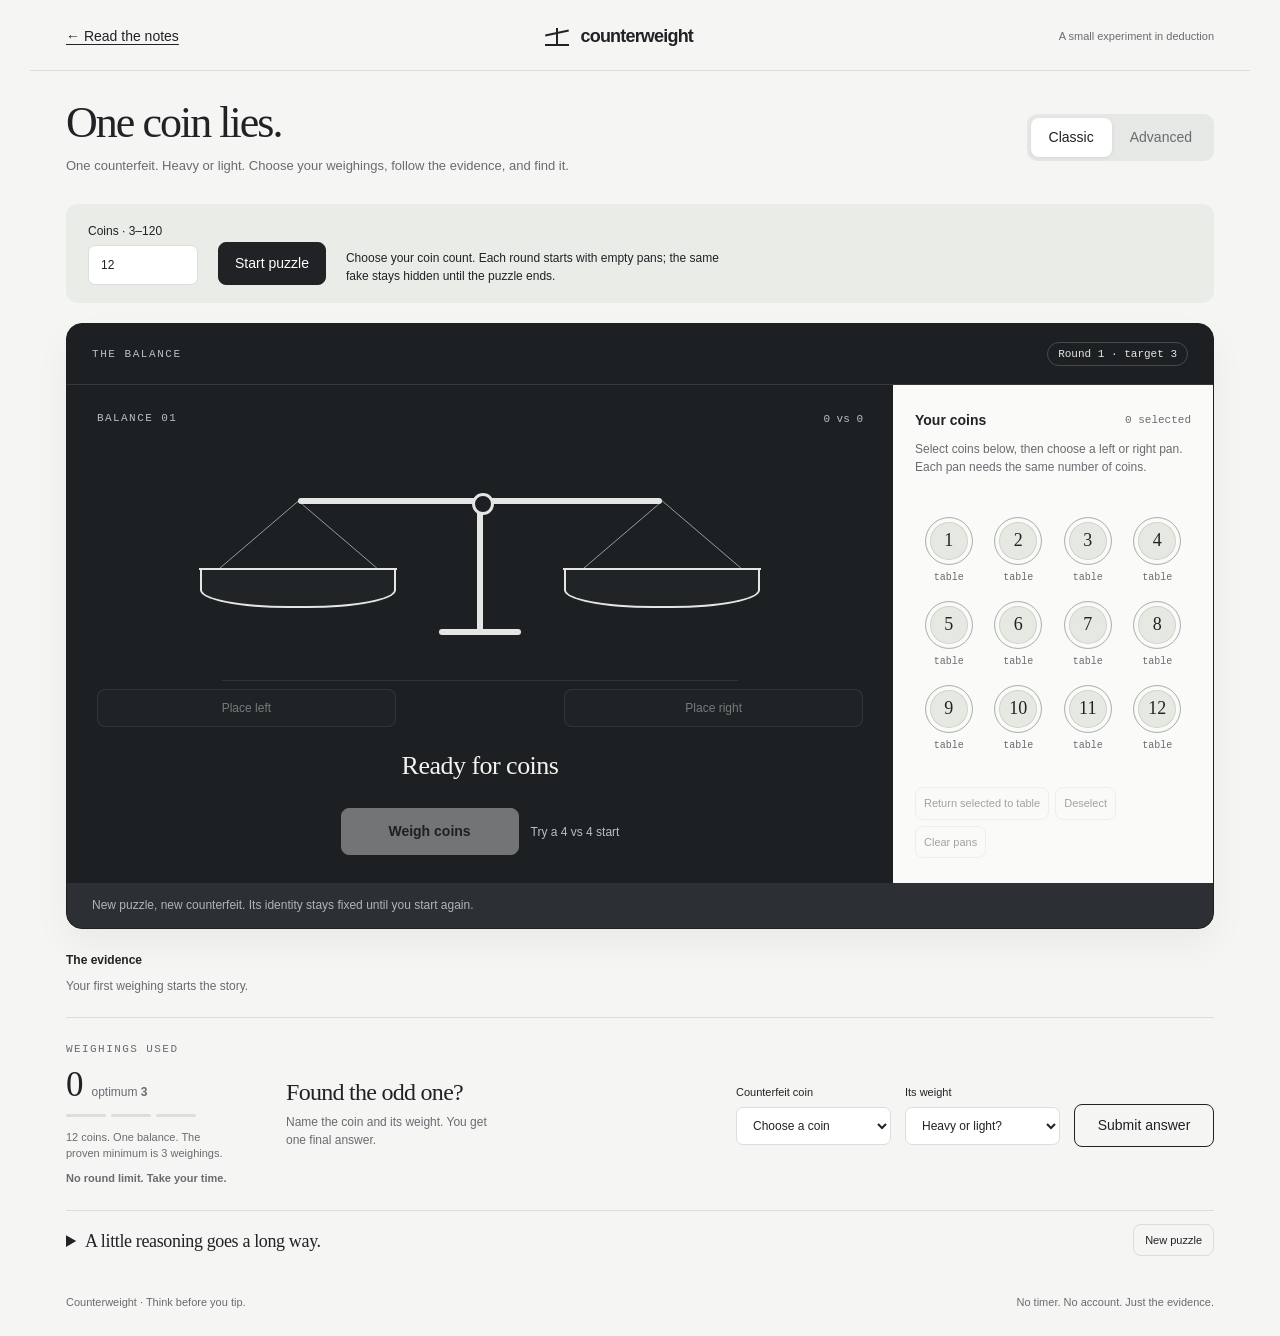
==== game/index.html @ c6fff1c3 "Move the coin puzzle to a dedicated game page" ====
<!doctype html>
<html lang="en">
<head>
<meta charset="utf-8"><meta name="viewport" content="width=device-width,initial-scale=1">
<meta name="description" content="One counterfeit coin. A balance. As many weighings as you need. Play the classic weighing puzzle or experiment with simultaneous balances.">
<meta name="theme-color" content="#f7f7f5"><title>Counterweight — The counterfeit coin puzzle</title>
<style>
:root{--paper:#f5f5f3;--white:#fff;--ink:#202225;--muted:#686c70;--line:#dcdedc;--soft:#eaece8;--stage:#1d2023;--silver:#e4e6e4;--radius:16px}
*{box-sizing:border-box}body{margin:0;background:var(--paper);color:var(--ink);font:14px/1.5 Arial,Helvetica,sans-serif}button,input,select{font:inherit;color:inherit}button{cursor:pointer;border:1px solid var(--line);border-radius:8px;background:white;padding:10px 16px;transition:background .16s,transform .16s}button:hover:not(:disabled){background:var(--soft);border-color:#9b9d95}button:active:not(:disabled){transform:translateY(1px)}button:disabled{cursor:default;opacity:.4}button:focus-visible,input:focus-visible,select:focus-visible,summary:focus-visible,a:focus-visible{outline:3px solid #8d969e;outline-offset:4px}[hidden]{display:none!important}.primary{background:var(--ink);color:white;border-color:var(--ink)}.primary:hover:not(:disabled){background:#42464b}.quiet{background:transparent}.small{font-size:12px;padding:8px 10px}.eyebrow{font:11px/1.4 'Courier New',monospace;letter-spacing:.13em;text-transform:uppercase;color:var(--muted)}.muted{color:var(--muted)}header,main,footer{max-width:1220px;margin:auto;padding-left:36px;padding-right:36px}header{display:flex;align-items:center;justify-content:space-between;padding-top:23px;padding-bottom:20px;border-bottom:1px solid var(--line)}.wordmark{font-size:18px;font-weight:700;letter-spacing:-.045em;display:flex;align-items:center;gap:12px}.mark{width:24px;height:18px;border-bottom:2px solid;position:relative}.mark:before{content:'';position:absolute;width:24px;top:4px;border-top:2px solid;transform:rotate(-12deg)}.mark:after{content:'';position:absolute;height:18px;left:11px;border-left:2px solid}.header-note{font-size:11px;color:var(--muted)}.intro{display:flex;justify-content:space-between;align-items:center;gap:24px;padding:28px 0}.intro .eyebrow{display:none}h1{font:normal clamp(32px,4vw,44px)/1.1 Georgia,'Times New Roman',serif;letter-spacing:-.045em;margin:0 0 9px}.intro p{max-width:590px;margin:0;color:var(--muted);font-size:13px}.mode{display:flex;padding:4px;background:#e6e8e5;border-radius:10px;flex-shrink:0}.mode button{background:transparent;border:0;color:var(--muted);padding:9px 18px}.mode button[aria-pressed=true]{background:white;color:var(--ink);box-shadow:0 1px 4px #00000012}.settings{display:flex;gap:20px;align-items:end;flex-wrap:wrap;padding:18px 22px;background:var(--soft);border-radius:12px;margin-bottom:20px}.settings label{display:grid;gap:5px;font-size:12px}.settings input{width:110px}.settings p{margin:0;max-width:380px;font-size:12px}input,select{background:white;border:1px solid var(--line);border-radius:7px;padding:10px 12px;min-width:0}.game{display:flex;flex-direction:column;gap:0}.workspace{background:var(--stage);border:1px solid var(--stage);border-radius:var(--radius);overflow:hidden;display:grid;grid-template-columns:minmax(0,1fr) 320px;box-shadow:0 16px 36px #171a1d0c}.workspace-top{grid-column:1/-1;padding:18px 25px;display:flex;align-items:center;justify-content:space-between;border-bottom:1px solid #ffffff1c;gap:12px;color:var(--silver)}.workspace-top h2{font:11px 'Courier New',monospace;letter-spacing:.14em;text-transform:uppercase;margin:0;color:#b9bec2}.pill{border:1px solid #ffffff30;border-radius:30px;padding:5px 10px;font:11px 'Courier New',monospace;white-space:nowrap}.scales{grid-column:1;grid-row:2;padding:26px 30px 4px;display:grid;gap:28px;color:var(--silver);min-height:340px}.scales.multiple{grid-template-columns:repeat(2,minmax(0,1fr))}.scale{min-width:0}.scale-title{display:flex;align-items:center;justify-content:space-between;font:11px 'Courier New',monospace;color:#b9bec2}.scale-title .eyebrow{color:#b9bec2}.apparatus{position:relative;height:255px;margin:8px auto 0;max-width:560px}.apparatus:after{content:'';position:absolute;height:1px;background:#ffffff16;left:4%;right:4%;bottom:8px}.beam{position:absolute;left:17.5%;right:17.5%;height:6px;background:var(--silver);top:64px;border-radius:3px;transform:rotate(var(--tilt,0deg));transition:transform .4s ease;z-index:2;box-shadow:0 2px 0 #00000022}.beam:after{content:'';position:absolute;left:calc(50% - 8px);top:-5px;width:16px;height:16px;border-radius:50%;background:var(--stage);border:3px solid var(--silver)}.stand{position:absolute;left:calc(50% - 3px);top:65px;height:136px;width:6px;background:var(--silver)}.stand:after{content:'';position:absolute;bottom:0;left:-38px;width:82px;height:6px;border-radius:4px;background:var(--silver)}.pan{position:absolute;top:67px;width:35%;transition:transform .4s ease;transform:translate(var(--slide,0px),var(--shift,0px))}.pan.left{left:0}.pan.right{right:0}.ropes{display:block;height:67px;width:80%;margin:auto;overflow:visible}.ropes path{stroke:#939b9f}.tray{min-height:40px;border:2px solid var(--silver);border-top:0;border-radius:0 0 45% 45%;padding:0 4px 10px;text-align:center;position:relative;background:#ffffff05}.tray:before{content:'';position:absolute;top:0;left:-3px;right:-3px;border-top:2px solid var(--silver)}.tray-coins{position:absolute;bottom:100%;left:0;right:0;display:block;overflow-x:auto;overflow-y:hidden;padding:3px 2px 5px;scrollbar-width:thin;scrollbar-color:#a4aca6 transparent}.pan-coin-row{display:flex;width:max-content;gap:4px;margin:0 auto;padding:0 2px}.mini{flex:0 0 25px}.mini{border:1px solid #f4f5f0;background:#d6dbd7;color:#262b2d;border-radius:50%;width:25px;height:25px;font:11px/23px 'Courier New',monospace;animation:arrive .25s ease-out}.pan-actions{display:flex;justify-content:space-between;gap:10px;margin-top:0}.pan-actions button{width:39%;font-size:12px;padding:9px 3px;background:#ffffff09;border-color:#ffffff30;color:var(--silver)}.pan-actions button:hover:not(:disabled){background:#ffffff20;border-color:#ffffff80}.pan-actions button:disabled{opacity:.45}.outcome{text-align:center;font:26px/1.2 Georgia,serif;letter-spacing:-.02em;min-height:32px;margin:23px 0 0;color:#f3f4f0}.round-actions{grid-column:1;grid-row:3;display:flex;gap:12px;justify-content:center;align-items:center;padding:22px 25px 28px;flex-wrap:wrap}.round-actions .primary{background:#f2f3ef;color:#1d2023;border-color:#f2f3ef;font-weight:600;padding:12px 28px;min-width:178px}.round-actions .primary:hover:not(:disabled){background:white}.round-actions .quiet{color:#b9bec2;border:0;padding:8px 0}.round-actions .quiet:hover:not(:disabled){background:transparent;color:white}.coin-section{grid-column:2;grid-row:2/4;padding:25px 22px;background:#fafbf8;display:flex;flex-direction:column}.coin-heading{display:flex;justify-content:space-between;align-items:center;gap:10px}.coin-heading h3{font-size:14px;margin:0}.coin-heading span{font:11px 'Courier New',monospace;color:var(--muted)}.instruction{font-size:12px;color:var(--muted);margin:9px 0 18px;min-height:54px}.coins{display:grid;grid-template-columns:repeat(4,minmax(0,1fr));gap:18px 10px;max-height:340px;overflow:auto;padding:5px 4px;align-content:start}.coin{padding:0;border:0;background:transparent!important;display:flex;align-items:center;flex-direction:column;gap:7px;border-radius:6px;min-width:0}.coin-disc{width:48px;height:48px;border:1px solid #aeb4ae;box-shadow:inset 0 0 0 4px #fafbf8,inset 0 0 0 5px #cdd2cb;background:#e6e9e2;border-radius:50%;display:grid;place-items:center;font:18px Georgia,serif;transition:background .15s,color .15s,transform .15s}.coin:hover:not(:disabled) .coin-disc{transform:translateY(-3px)}.coin[aria-pressed=true] .coin-disc{background:var(--ink);color:white;box-shadow:inset 0 0 0 4px var(--ink),inset 0 0 0 5px #888b80;border-color:var(--ink)}.coin:disabled{opacity:1}.coin-location{font:10px 'Courier New',monospace;color:var(--muted);white-space:nowrap}.coin-tools{display:flex;gap:6px;flex-wrap:wrap;margin-top:auto;padding-top:24px}.coin-tools button{font-size:11px;padding:7px 8px}.sidebar{order:2;display:grid;grid-template-columns:190px 1fr;gap:30px;position:relative;border-top:1px solid var(--line);padding:24px 0}.progress{padding:0}.stats{display:flex;align-items:baseline;gap:8px;margin:9px 0}.stats strong{font:35px/1 Georgia,serif}.stats span{color:var(--muted);font-size:12px}.ticks{display:flex;gap:5px;margin:12px 0;max-width:130px}.tick{height:3px;flex:1;background:var(--line);border-radius:2px}.tick.used{background:var(--ink)}.progress p{font-size:11px;color:var(--muted);margin:0;max-width:170px}.verdict{padding:0;display:grid;grid-template-columns:minmax(150px,1fr) 155px 155px 140px;gap:14px;align-items:center}.verdict h2{font:24px Georgia,serif;margin:0 0 7px;letter-spacing:-.03em}.verdict p{font-size:12px;color:var(--muted);margin:0;max-width:210px}.verdict label{display:block;font-size:11px;margin:0 0 6px}.verdict select{width:100%;font-size:12px}.verdict button{margin-top:22px;background:transparent;color:var(--ink)}#restart{position:absolute;bottom:-46px;right:0;padding:7px 11px;font-size:11px}.message{grid-column:1/-1;grid-row:4;padding:13px 25px;font-size:12px;background:#2c3034;color:#e1e5e1;min-height:45px;line-height:1.6}.message:empty:before{content:'New puzzle, new counterfeit. Its identity stays fixed until you start again.';color:#aeb5b9}.history{margin:22px 0}.history h2{font-size:12px;font-weight:600;margin:0 0 8px}.history-empty{font-size:12px;color:var(--muted);margin:0}.history-item{border-top:1px solid var(--line);padding:10px 0;font-size:12px}.history-item summary{cursor:pointer;display:list-item;font-size:12px}.history-item p{color:var(--muted);margin:8px 0;overflow-wrap:anywhere}.learn{border-top:1px solid var(--line);padding:20px 0;margin-top:0}.learn>summary{font:18px Georgia,serif;cursor:pointer;letter-spacing:-.02em;max-width:75%}.explanation{display:grid;grid-template-columns:1fr 1fr;gap:30px;margin:24px 0 12px;font-size:14px;color:var(--muted)}.explanation h3{font-size:14px;color:var(--ink)}.explanation p{margin:8px 0 16px}.formula{font:14px 'Courier New',monospace;color:var(--ink)}a{color:inherit;text-underline-offset:3px}footer{padding-top:22px;padding-bottom:25px;display:flex;justify-content:space-between;font-size:11px;color:var(--muted);gap:16px}dialog{border:1px solid var(--line);border-radius:12px;padding:28px;max-width:420px;background:var(--paper)}dialog::backdrop{background:#20212088}dialog h2{font:28px Georgia,serif;margin-top:0}dialog .actions{display:flex;justify-content:end;gap:8px}
.scales.multiple .apparatus{height:240px}.scales.multiple .beam{top:56px}.scales.multiple .pan{top:59px}.scales.multiple .stand{top:57px;height:128px}.scales.multiple .outcome{font-size:21px}.workspace:has(.multiple){grid-template-columns:minmax(0,1fr) 280px}.workspace:has(.multiple) .coins{gap:15px 6px}.workspace:has(.multiple) .coin-disc{width:44px;height:44px}
@keyframes arrive{from{opacity:0;transform:translateY(-14px)}to{opacity:1;transform:translateY(0)}}
@media(max-width:1100px){.verdict{grid-template-columns:1fr 1fr 140px}.verdict-intro{grid-column:1/-1}.verdict p{max-width:none}.sidebar{gap:24px}.workspace:has(.multiple){grid-template-columns:minmax(0,1fr) 280px}.scales.multiple{grid-template-columns:1fr}.scales.multiple .apparatus{max-width:440px}.workspace:has(.multiple) .coin-section{position:relative}.workspace:has(.multiple) .coins{max-height:500px}.intro p{max-width:480px}}
@media(max-width:760px){header,main,footer{padding-left:18px;padding-right:18px}.header-note{font-size:10px}.intro{gap:18px;padding:22px 0;align-items:start}.intro p{max-width:340px;font-size:12px}.mode button{padding:8px 12px}.workspace,.workspace:has(.multiple){grid-template-columns:1fr}.workspace-top{padding:15px 18px}.scales{padding:22px 22px 0;min-height:0}.coin-section{grid-column:1;grid-row:4;padding:20px 22px}.message{grid-row:5;padding:12px 20px}.round-actions{padding:18px 22px 23px}.coins,.workspace:has(.multiple) .coins{grid-template-columns:repeat(6,minmax(0,1fr));gap:12px 8px;max-height:260px}.coin-disc,.workspace:has(.multiple) .coin-disc{width:44px;height:44px}.instruction{min-height:0;margin-bottom:16px}.coin-tools{padding-top:16px}.sidebar{grid-template-columns:140px 1fr;gap:20px}.verdict{grid-template-columns:1fr 1fr;gap:12px}.verdict button{grid-column:1/-1;margin:0}.progress p{max-width:130px}.apparatus{height:250px;max-width:500px}.outcome{margin-top:19px}.settings{gap:12px}.settings input{width:100px}}
@media(max-width:480px){header{padding-top:18px;padding-bottom:17px}.header-note{max-width:125px;text-align:right}.intro{flex-wrap:wrap;gap:16px}.intro p{max-width:none}.mode{width:100%;padding:3px}.mode button{flex:1;padding:7px 12px}.workspace-top{padding:14px}.workspace-top h2{font-size:10px;letter-spacing:.07em}.pill{font-size:10px;padding:4px 7px}.scales{padding:18px 16px 0}.apparatus{height:233px;margin-top:6px}.outcome{font-size:25px;margin-top:18px}.coin-section{padding:18px 14px}.coins,.workspace:has(.multiple) .coins{gap:14px 4px}.coin-disc,.workspace:has(.multiple) .coin-disc{width:39px;height:39px;font-size:16px}.coin-location{font-size:9px}.round-actions{gap:10px;padding-bottom:22px}.round-actions .primary{padding:11px 20px}.sidebar{grid-template-columns:1fr}.progress{display:grid;grid-template-columns:1fr 1fr;column-gap:16px}.progress .eyebrow{grid-column:1}.stats{grid-row:1/3;grid-column:2;justify-content:end;margin:0}.ticks{margin:8px 0}.progress p{max-width:none;grid-column:1/-1}.verdict{border-top:1px solid var(--line);padding-top:20px}.verdict-intro{margin-bottom:4px}.verdict h2{font-size:24px}.explanation{grid-template-columns:1fr;gap:0}.learn>summary{font-size:17px;max-width:65%}footer{flex-direction:column;gap:6px}.settings p{font-size:11px}.pan-actions button{width:43%}}
@media(max-width:480px){.mini{width:20px;height:20px;flex-basis:20px;font:9px/18px monospace}.pan-coin-row{gap:3px}}
@media(max-width:360px){.mini{width:18px;height:18px;flex-basis:18px;font:9px/16px monospace}.pan-coin-row{gap:2px}}
@media(prefers-reduced-motion:reduce){*,*:before,*:after{animation:none!important;transition:none!important}}
/* Amber marks extra exploration; text carries the same information without color. */
.progress.over-optimum .stats strong,.progress.over-optimum #benchmark-status{color:#8a510e}
.progress.over-optimum .tick.used{background:#8a510e}
.pill.over-optimum{color:#f0c27b;border-color:#b68a4b;background:#ffffff06}
.progress #benchmark-status{margin-top:8px;font-weight:600}
@media(max-width:480px){.progress #benchmark-status{grid-column:1/-1}}

#result-dialog{width:min(440px,calc(100% - 36px));max-width:440px;max-height:calc(100dvh - 36px);overflow:auto;padding:38px 32px 28px;text-align:center;border:1px solid #d8dcd7;border-radius:18px;box-shadow:0 28px 100px #00000038}
#result-dialog[open]{animation:result-arrive .28s ease-out}
#result-dialog::backdrop{background:#11182099;backdrop-filter:blur(3px)}
.result-coin{width:82px;height:82px;margin:0 auto 23px;display:grid;place-items:center;border-radius:50%;border:1px solid #abb2aa;background:#e6e9e2;box-shadow:inset 0 0 0 6px #f5f5f3,inset 0 0 0 7px #bfc6bd;font:36px Georgia,serif;color:var(--ink)}
#result-dialog .eyebrow{margin:0 0 10px}#result-dialog h2{font:42px/1.08 Georgia,serif;letter-spacing:-.045em;margin:0 0 14px}#result-answer{font-size:17px;margin:0 0 8px}#result-detail{font-size:13px;color:var(--muted);margin:0;line-height:1.6}
.result-stats{display:grid;grid-template-columns:1fr 1fr;margin:25px 0 22px;padding:18px 0;border-top:1px solid var(--line);border-bottom:1px solid var(--line)}.result-stats>div+div{border-left:1px solid var(--line)}.result-stats strong{display:block;font:29px Georgia,serif;margin-bottom:4px}.result-stats span{font-size:11px;color:var(--muted)}#result-rounds.over-optimum{color:#8a510e}
#result-dialog .actions{display:grid;grid-template-columns:1fr;gap:9px}#result-dialog .actions button{padding:12px 16px}#result-dialog .actions .quiet{border-color:transparent;font-size:12px}.result-reopen{margin-left:12px;color:var(--silver);border-color:#ffffff40;font-size:12px;padding:5px 10px;background:transparent}
@keyframes result-arrive{from{opacity:0;transform:translateY(10px) scale(.98)}to{opacity:1;transform:translateY(0) scale(1)}}
@media(max-width:480px){#result-dialog{padding:30px 24px 22px}#result-dialog h2{font-size:37px}.result-reopen{display:block;margin:10px 0 0}}
</style>
</head>
<body>
<header><a href="../" aria-label="Back to the article">← Read the notes</a><div class="wordmark"><span class="mark" aria-hidden="true"></span>counterweight</div><span class="header-note">A small experiment in deduction</span></header>
<main>
<section class="intro"><div><div class="eyebrow">The counterfeit coin problem</div><h1>One coin lies.</h1><p>One counterfeit. Heavy or light. Choose your weighings, follow the evidence, and find it.</p></div><nav class="mode" aria-label="Game mode"><button id="classic" aria-pressed="true">Classic</button><button id="advanced" aria-pressed="false">Advanced</button></nav></section>
<form id="settings" class="settings"><label>Coins · 3–120<input id="coin-count" type="number" min="3" max="120" step="1" value="12" required></label><label>Balances · 1–6<input id="balance-count" type="number" min="1" max="6" step="1" value="2" required></label><button class="primary" type="submit">Start puzzle</button><p>Place each coin on one pan at most. All balances reveal together; you can adapt between rounds.</p></form>
<div class="game"><div><section class="workspace" aria-label="Weighing table"><div class="workspace-top"><h2 id="table-title">The balance</h2><span class="pill" id="phase">Arrange round 1</span></div><div id="message" class="message" tabindex="-1" role="status" aria-live="polite"></div><div id="scales" class="scales"></div><div class="round-actions"><button id="weigh" class="primary">Weigh coins</button><button id="next" class="primary" hidden>Next round · clear pans</button><button id="example" class="quiet small">Try a 4 vs 4 start</button></div><div class="coin-section"><div class="coin-heading"><h3>Your coins</h3><span id="selection-count">0 selected</span></div><p class="instruction" id="placement-help">Select coins below, then choose a left or right pan. Select again to deselect.</p><div id="coins" class="coins" role="group" aria-label="Select coins to move"></div><div class="coin-tools"><button id="off" class="small quiet">Return selected to table</button><button id="deselect" class="small quiet">Deselect</button><button id="clear" class="small quiet">Clear pans</button></div></div></section><section class="history"><h2>The evidence <span class="muted" id="evidence-count"></span></h2><div id="history"><p class="history-empty">Your first weighing starts the story.</p></div></section></div>
<aside class="sidebar"><section class="progress"><div class="eyebrow" id="progress-label">Weighings used</div><div class="stats"><strong id="used">0</strong><span>optimum <b id="target">3</b></span></div><div class="ticks" id="ticks" aria-hidden="true"></div><p id="target-note">12 coins. One balance. The proven minimum is 3 weighings.</p><p id="benchmark-status">No round limit. Take your time.</p></section><form class="verdict" id="verdict"><div class="verdict-intro"><h2>Found the odd one?</h2><p>Name the coin and its weight. You get one final answer.</p></div><div class="verdict-field"><label for="answer-coin">Counterfeit coin</label><select id="answer-coin" required><option value="">Choose a coin</option></select></div><div class="verdict-field"><label for="answer-direction">Its weight</label><select id="answer-direction" required><option value="">Heavy or light?</option><option value="1">Heavier</option><option value="-1">Lighter</option></select></div><button class="primary" type="submit" id="submit-answer">Submit answer</button></form><button id="restart" class="quiet">New puzzle</button></aside></div>
<details class="learn"><summary>A little reasoning goes a long way.</summary><div class="explanation"><div><h3>Track possibilities, not just coins.</h3><p>“Coin 7 is heavy” and “coin 7 is light” are two different possibilities. Twelve coins start with 24 possible answers. Each weighing sorts the answers into three groups: left heavy, right heavy, or balanced.</p><p>A useful weighing leaves you with a manageable group whichever result you get. Four coins against four is a good first move for twelve coins: each outcome leaves eight possible answers.</p><h3>The table has rules.</h3><p>Exactly one coin is counterfeit. All genuine coins weigh the same. Each balance needs the same number of coins on both pans. An empty balance is allowed, but at least one must be in use. Every new round returns all coins to the table. The counterfeit stays the same within a puzzle. Starting a new puzzle randomly chooses its identity and direction again.</p><p>Weigh as many times as you like. The theoretical optimum is a benchmark, not a round limit. After you exceed it, the counters turn amber and show how many extra rounds you have used. You still win by correctly naming the coin and its direction. You get one final answer.</p></div><div><h3>More balances, one commitment.</h3><p>Two balances do not give nine usable outcomes. Only one coin is fake, so only one balance can tilt. There are five outcomes: either balance tilts in either direction, or both balance. In general, <span class="formula">b</span> balances give at most <span class="formula">2b + 1</span> outcomes per round.</p><p>All pans are committed before any result appears. Sequential weighings let you react after each result; simultaneous balances let you react only after the whole round.</p><h3>What does “minimum” mean?</h3><p>It is the fewest rounds a strategy needs to guarantee success, for any fake coin and either direction. A lucky guess can finish sooner.</p><p>With no spare genuine coin, the capacity in <span class="formula">w</span> rounds on <span class="formula">b</span> balances is <span class="formula">((2b + 1)<sup>w</sup> − 1)/2 − b</span>. We choose the smallest round count that covers your coins. This gives 12 coins in three weighings, or 10 coins in two rounds on two balances.</p><p>Thirteen coins need four weighings if you must also identify heavy or light. The extra possibility matters.</p><p>Source: Halbeisen &amp; Hungerbühler, <a href="../paper/The_general_counterfeit_coin_problem.pdf">The general counterfeit coin problem</a> (1995), Theorems 1–2. Playable range: 3–120 coins and 1–6 balances.</p></div></div></details>
</main><footer><span>Counterweight · Think before you tip.</span><span>No timer. No account. Just the evidence.</span></footer>
<dialog id="reset-dialog"><h2>Start fresh?</h2><p>This will replace your current puzzle and its weighing history.</p><div class="actions"><button id="cancel-reset">Keep playing</button><button id="confirm-reset" class="primary">Start fresh</button></div></dialog>
<dialog id="result-dialog" aria-labelledby="result-title" aria-describedby="result-answer result-detail">
<div class="result-coin" id="result-coin" aria-hidden="true"></div>
<p class="eyebrow" id="result-label">Puzzle complete</p>
<h2 id="result-title">You found it.</h2>
<p id="result-answer"></p><p id="result-detail"></p>
<div class="result-stats"><div><strong id="result-rounds">0</strong><span>Rounds used</span></div><div><strong id="result-optimum">3</strong><span>Theoretical optimum</span></div></div>
<div class="actions"><button id="result-play" class="primary" autofocus>Play again</button><button id="result-review" class="quiet">Review the evidence</button></div>
</dialog>
<script>
'use strict';
const $=id=>document.getElementById(id);
const capacity=(w,b)=>((2*b+1)**w-1)/2-b;
function minimum(c,b){let w=1;while(capacity(w,b)<c)w++;return w;}
// One signed location per coin: 0 = table, negative = left, positive = right.
// The counterfeit only affects its own balance. Equal coin counts are enforced.
function outcome(locations,coin,direction,b){const result=Array(b).fill(0),place=locations[coin];if(place)result[Math.abs(place)-1]=Math.sign(place)*direction;return result;}
function validLayout(locations,b){let active=false;for(let s=1;s<=b;s++){const l=locations.filter(x=>x===-s).length,r=locations.filter(x=>x===s).length;if(l!==r)return false;if(l)active=true;}return active;}
const resultText=x=>x===0?'Balanced':x<0?'Left is heavier':'Right is heavier';
let state,selected=new Set(),pendingReset=null;
let revealAnimations=[];
function cancelReveal(){revealAnimations.forEach(a=>a.cancel());revealAnimations=[];}
function randomInt(n){const a=new Uint32Array(1);let v;const limit=Math.floor(4294967296/n)*n;do{crypto.getRandomValues(a);v=a[0];}while(v>=limit);return v%n;}
function start(c=12,b=1,mode='classic'){
 cancelReveal();if($('result-dialog').open)$('result-dialog').close();
 state={c,b,mode,fake:randomInt(c),direction:randomInt(2)?1:-1,optimum:minimum(c,b),locations:Array(c).fill(0),history:[],phase:'arrange',hypotheses:Array.from({length:c},(_,coin)=>[{coin,direction:1},{coin,direction:-1}]).flat()};selected.clear();
 $('classic').setAttribute('aria-pressed',mode==='classic');$('advanced').setAttribute('aria-pressed',mode==='advanced');$('settings').hidden=false;$('balance-count').closest('label').hidden=mode!=='advanced';$('settings').querySelector('p').textContent=mode==='classic'?'Choose your coin count. Each round starts with empty pans; the same fake stays hidden until the puzzle ends.':'Choose coins and balances. All balances reveal together. Every new round starts with empty pans.';$('coin-count').value=c;$('balance-count').value=b;
 $('answer-coin').innerHTML='<option value="">Choose a coin</option>'+Array.from({length:c},(_,i)=>`<option value="${i}">Coin ${i+1}</option>`).join('');$('answer-direction').value='';$('message').textContent='';buildScales();render();renderHistory();
}
function buildScales(){
 $('scales').className='scales'+(state.b>1?' multiple':'');
 $('scales').innerHTML=Array.from({length:state.b},(_,i)=>`<section class="scale" aria-label="Balance ${i+1}"><div class="scale-title"><span class="eyebrow">Balance ${String(i+1).padStart(2,'0')}</span><span id="load-${i}">0 vs 0</span></div><div class="apparatus" aria-hidden="true"><div class="beam" id="beam-${i}"></div><div class="stand"></div><div class="pan left" id="left-${i}"><svg class="ropes" viewBox="0 0 100 58" preserveAspectRatio="none"><path d="M0 58 L50 0 L100 58" fill="none" stroke="#898b83" vector-effect="non-scaling-stroke"/></svg><div class="tray"><div class="tray-coins" id="tray-left-${i}"></div></div></div><div class="pan right" id="right-${i}"><svg class="ropes" viewBox="0 0 100 58" preserveAspectRatio="none"><path d="M0 58 L50 0 L100 58" fill="none" stroke="#898b83" vector-effect="non-scaling-stroke"/></svg><div class="tray"><div class="tray-coins" id="tray-right-${i}"></div></div></div></div><div class="pan-actions"><button data-place="${-(i+1)}" aria-label="Place selected coins on balance ${i+1}, left pan">Place left</button><button data-place="${i+1}" aria-label="Place selected coins on balance ${i+1}, right pan">Place right</button></div><p class="outcome" id="outcome-${i}">Ready for coins</p></section>`).join('');
 $('scales').querySelectorAll('[data-place]').forEach(button=>button.addEventListener('click',()=>place(Number(button.dataset.place))));
}
function place(destination){if(state.phase!=='arrange'||!selected.size)return;selected.forEach(i=>state.locations[i]=destination);selected.clear();$('message').textContent='';render();}
function render(){
 const {c,b,phase,history,optimum,locations}=state,arranging=phase==='arrange',done=phase==='done',weighing=phase==='weighing',used=history.length;
 const extra=Math.max(0,used-optimum);
 $('phase').textContent=weighing?'Weighing…':done?'Puzzle complete':arranging?`Round ${used+1} · target ${optimum}`:`Round ${used} · ${extra?'+'+extra+' extra':'target '+optimum}`;
 $('phase').classList.toggle('over-optimum',extra>0);
 document.querySelector('.progress').classList.toggle('over-optimum',extra>0);
 $('benchmark-status').textContent=extra?`${extra} ${extra===1?'round':'rounds'} above optimum.${done?'':' Keep exploring.'}`:used===optimum?(done?'Optimum reached.':'Optimum reached. You can keep weighing.'):(done?'Finished within the optimum.':'No round limit. Take your time.');
 $('used').textContent=used;$('target').textContent=optimum;$('progress-label').textContent=b===1?'Weighings used':'Rounds used';
 $('target-note').textContent=`${c} coins. ${b===1?'One balance':b+' simultaneous balances'}. The proven minimum is ${optimum} ${b===1?'weighings':'rounds'}.`;
 $('ticks').innerHTML=Array.from({length:optimum},(_,i)=>`<span class="tick ${i<used?'used':''}"></span>`).join('');
 $('weigh').hidden=!arranging&&!weighing;$('weigh').disabled=weighing||!validLayout(locations,b);$('weigh').textContent=weighing?'Weighing…':b===1?'Weigh coins':'Reveal all balances';
 ['classic','advanced','restart'].forEach(id=>$(id).disabled=weighing);$('settings').querySelectorAll('input,button').forEach(el=>el.disabled=weighing);
 $('next').hidden=phase!=='revealed';$('example').hidden=!(arranging&&used===0&&c===12&&b===1);
 $('off').disabled=!arranging||!selected.size;$('deselect').disabled=!arranging||!selected.size;$('clear').disabled=!arranging||!locations.some(Boolean);
 $('answer-coin').disabled=done||weighing;$('answer-direction').disabled=done||weighing;$('submit-answer').disabled=done||weighing;
 $('selection-count').textContent=`${selected.size} selected`;
 $('placement-help').textContent=weighing?'Watch the balance settle. Your coins are locked for this weighing.':arranging?'Select coins below, then choose a left or right pan. Each pan needs the same number of coins.':done?'Start a new puzzle to try another strategy.':'Review this result. The next round returns every coin to the table.';
 // Preserve focus on the coin being selected across a grid redraw.
 const focused=document.activeElement?.dataset.coin;
 $('coins').innerHTML=Array.from({length:c},(_,i)=>{const p=locations[i],label=p?`${Math.abs(p)} · ${p<0?'left':'right'}`:'table';return `<button class="coin" data-coin="${i}" aria-pressed="${selected.has(i)}" aria-label="Coin ${i+1}, ${p?'balance '+Math.abs(p)+', '+(p<0?'left':'right')+' pan':'on table'}" ${!arranging?'disabled':''}><span class="coin-disc">${i+1}</span><span class="coin-location">${label}</span></button>`;}).join('');
 $('coins').querySelectorAll('button').forEach(button=>button.addEventListener('click',()=>{const i=Number(button.dataset.coin);selected.has(i)?selected.delete(i):selected.add(i);render();}));
 if(focused!==undefined)$('coins').querySelector(`[data-coin="${focused}"]`)?.focus({preventScroll:true});
 for(let i=0;i<b;i++){
 const left=locations.flatMap((x,j)=>x===-(i+1)?[j+1]:[]),right=locations.flatMap((x,j)=>x===i+1?[j+1]:[]);
 $('load-'+i).textContent=`${left.length} vs ${right.length}`;
 for(const [side,coins] of [['left',left],['right',right]]){const tray=$('tray-'+side+'-'+i),html='<span class="pan-coin-row">'+coins.map(x=>`<span class="mini">${x}</span>`).join('')+'</span>';if(tray.innerHTML!==html)tray.innerHTML=html;}
 const result=!arranging&&history.length?history.at(-1).result[i]:0;
 const shift=$('beam-'+i).parentElement.clientWidth*.325*Math.sin(13*Math.PI/180);
 $('beam-'+i).style.setProperty('--tilt',`${result*13}deg`);$('left-'+i).style.setProperty('--shift',`${-result*shift}px`);$('right-'+i).style.setProperty('--shift',`${result*shift}px`);
 const slide=result?$('beam-'+i).parentElement.clientWidth*.325*(1-Math.cos(13*Math.PI/180)):0;
 $('left-'+i).style.setProperty('--slide',`${slide}px`);$('right-'+i).style.setProperty('--slide',`${-slide}px`);
 $('outcome-'+i).textContent=weighing?'Finding the balance…':!arranging&&history.length?resultText(result):left.length!==right.length?'Add equal counts to both pans':left.length?'Ready to weigh':'Ready for coins';
 }
 $('scales').querySelectorAll('[data-place]').forEach(button=>button.disabled=!arranging||!selected.size);
}
function renderHistory(){
 $('evidence-count').textContent=state.history.length?`· ${state.history.length} ${state.history.length===1?'round':'rounds'}`:'';
 $('history').innerHTML=state.history.length?state.history.map((h,i)=>`<details class="history-item"><summary>Round ${i+1} · ${h.result.map((x,j)=>(state.b>1?`B${j+1}: `:'')+resultText(x)).join(' / ')}</summary>${h.result.map((_,s)=>`<p>Balance ${s+1}: [${h.locations.flatMap((x,j)=>x===-(s+1)?[j+1]:[]).join(', ')||'empty'}] vs [${h.locations.flatMap((x,j)=>x===s+1?[j+1]:[]).join(', ')||'empty'}]</p>`).join('')}<p>Off the balances: ${h.locations.flatMap((x,j)=>x===0?[j+1]:[]).join(', ')||'none'}.</p><p>${h.remaining} possible ${h.remaining===1?'answer remains':'answers remain'} (coin + direction).</p></details>`).join(''):'<p class="history-empty">Your first weighing starts the story.</p>';
}
// All balances share the same timeline. The result is announced after they settle.
async function animateReveal(results){
 const duration=matchMedia('(prefers-reduced-motion: reduce)').matches?0:1600;
 const offsets=[0,.16,.42,.65,.82,1];
 results.forEach((result,i)=>{
  const angles=result?[0,-result*3,result*17,result*10.5,result*14,result*13]:[0,-3,2,-1,.5,0];
  const radius=$('beam-'+i).parentElement.clientWidth*.325;
  const options={duration,easing:'ease-in-out'};
  revealAnimations.push($('beam-'+i).animate(angles.map((angle,j)=>({transform:`rotate(${angle}deg)`,offset:offsets[j]})),options));
  for(const [side,sign] of [['left',-1],['right',1]])
   revealAnimations.push($(side+'-'+i).animate(angles.map((angle,j)=>({transform:`translate(${-sign*radius*(1-Math.cos(angle*Math.PI/180))}px,${sign*radius*Math.sin(angle*Math.PI/180)}px)`,offset:offsets[j]})),options));
 });
 await Promise.all(revealAnimations.map(a=>a.finished.catch(()=>{})));
}
$('weigh').addEventListener('click',async()=>{
 if(state.phase!=='arrange'||!validLayout(state.locations,state.b))return;
 const result=outcome(state.locations,state.fake,state.direction,state.b);
 state.hypotheses=state.hypotheses.filter(h=>outcome(state.locations,h.coin,h.direction,state.b).every((x,i)=>x===result[i]));
 state.history.push({locations:[...state.locations],result,remaining:state.hypotheses.length});state.phase='weighing';selected.clear();$('message').textContent='Weighing in progress. Watch the pans settle before making your next move.';render();
 const game=state;await animateReveal(result);if(state!==game)return;revealAnimations=[];state.phase='revealed';render();renderHistory();
 $('message').textContent=`Round ${state.history.length}: ${result.map((x,i)=>`balance ${i+1}, ${resultText(x).toLowerCase()}`).join('; ')}. ${state.history.length>state.optimum?`${state.history.length-state.optimum} above optimum. Keep weighing or make your call.`:state.history.length===state.optimum?'Optimum reached. Make your call or keep exploring.':'Review the result. The next round starts with empty pans.'}`;
 $('next').focus({preventScroll:true});
});
$('next').addEventListener('click',()=>{if(state.phase!=='revealed')return;state.phase='arrange';state.locations.fill(0);selected.clear();$('message').textContent='A fresh round: all coins are back on the table. The counterfeit coin has not changed.';render();});
$('off').addEventListener('click',()=>place(0));$('deselect').addEventListener('click',()=>{selected.clear();render();});
$('clear').addEventListener('click',()=>{if(state.phase==='arrange'){state.locations.fill(0);selected.clear();$('message').textContent='';render();}});
$('example').addEventListener('click',()=>{if(state.phase!=='arrange')return;state.locations=Array.from({length:12},(_,i)=>i<4?-1:i<8?1:0);selected.clear();$('message').textContent='Coins 1–4 on the left, 5–8 on the right. Coins 9–12 stay on the table.';render();});
$('verdict').addEventListener('submit',event=>{event.preventDefault();if(state.phase==='done'||state.phase==='weighing'||!$('verdict').reportValidity())return;const correct=Number($('answer-coin').value)===state.fake&&Number($('answer-direction').value)===state.direction;state.phase='done';selected.clear();render();$('message').textContent=(correct?'Solved. ':'Not quite. ')+`Coin ${state.fake+1} is ${state.direction===1?'heavier':'lighter'}. `+(correct?`You found it in ${state.history.length} ${state.history.length===1?'round':'rounds'}. ${state.history.length>state.optimum?`${state.history.length-state.optimum} above the optimum of ${state.optimum}.`:state.history.length===state.optimum?'You matched the theoretical optimum.':`Within the theoretical optimum of ${state.optimum}.`}`:'The puzzle is over. Start fresh to try another strategy.');showResult(correct);const reopen=document.createElement('button');reopen.type='button';reopen.className='result-reopen';reopen.textContent='View result';reopen.addEventListener('click',()=>$('result-dialog').showModal());$('message').append(' ',reopen);});
function showResult(correct){
 const rounds=state.history.length,extra=rounds-state.optimum;
 $('result-coin').textContent=state.fake+1;
 $('result-label').textContent=correct?'Case solved':'Puzzle complete';
 $('result-title').textContent=correct?'You found it.':'Not quite.';
 $('result-answer').textContent=`Coin ${state.fake+1} is ${state.direction===1?'heavier':'lighter'}.`;
 $('result-detail').textContent=correct?(extra>0?`Solved with ${extra} extra ${extra===1?'round':'rounds'}.`:extra===0?'You matched the theoretical optimum.':'Solved within the theoretical optimum.'):`You chose coin ${Number($('answer-coin').value)+1} as ${$('answer-direction').value==='1'?'heavier':'lighter'}. The evidence is still here to explore.`;
 $('result-rounds').textContent=rounds;$('result-rounds').classList.toggle('over-optimum',extra>0);$('result-optimum').textContent=state.optimum;
 $('result-dialog').showModal();
}
$('result-play').addEventListener('click',()=>{start(state.c,state.b,state.mode);$('coins').querySelector('button').focus({preventScroll:true});});
$('result-review').addEventListener('click',()=>{$('result-dialog').close();document.querySelector('.history').scrollIntoView({behavior:matchMedia('(prefers-reduced-motion: reduce)').matches?'instant':'smooth',block:'start'});});
$('result-dialog').addEventListener('close',()=>{if(state.phase==='done')$('message').focus({preventScroll:true});});
function requestStart(c,b,mode){if(state.phase==='weighing')return;if(state.phase!=='done'&&(state.history.length||state.locations.some(Boolean)||selected.size)){pendingReset=()=>start(c,b,mode);$('reset-dialog').showModal();}else start(c,b,mode);}
$('restart').addEventListener('click',()=>requestStart(state.c,state.b,state.mode));
$('classic').addEventListener('click',()=>{if(state.mode!=='classic')requestStart(state.c,1,'classic');});
$('advanced').addEventListener('click',()=>{if(state.mode!=='advanced')requestStart(state.c,2,'advanced');});
$('settings').addEventListener('submit',event=>{event.preventDefault();if(!$('settings').reportValidity())return;const c=Number($('coin-count').value),b=Number($('balance-count').value);if(Number.isInteger(c)&&Number.isInteger(b)&&c>=3&&c<=120&&b>=1&&b<=6)requestStart(c,state.mode==='classic'?1:b,state.mode);});
$('cancel-reset').addEventListener('click',()=>{$('reset-dialog').close();pendingReset=null;});$('confirm-reset').addEventListener('click',()=>{$('reset-dialog').close();pendingReset?.();pendingReset=null;});$('reset-dialog').addEventListener('cancel',()=>{pendingReset=null;});
window.addEventListener('resize',()=>render());
start();
</script>
</body></html>
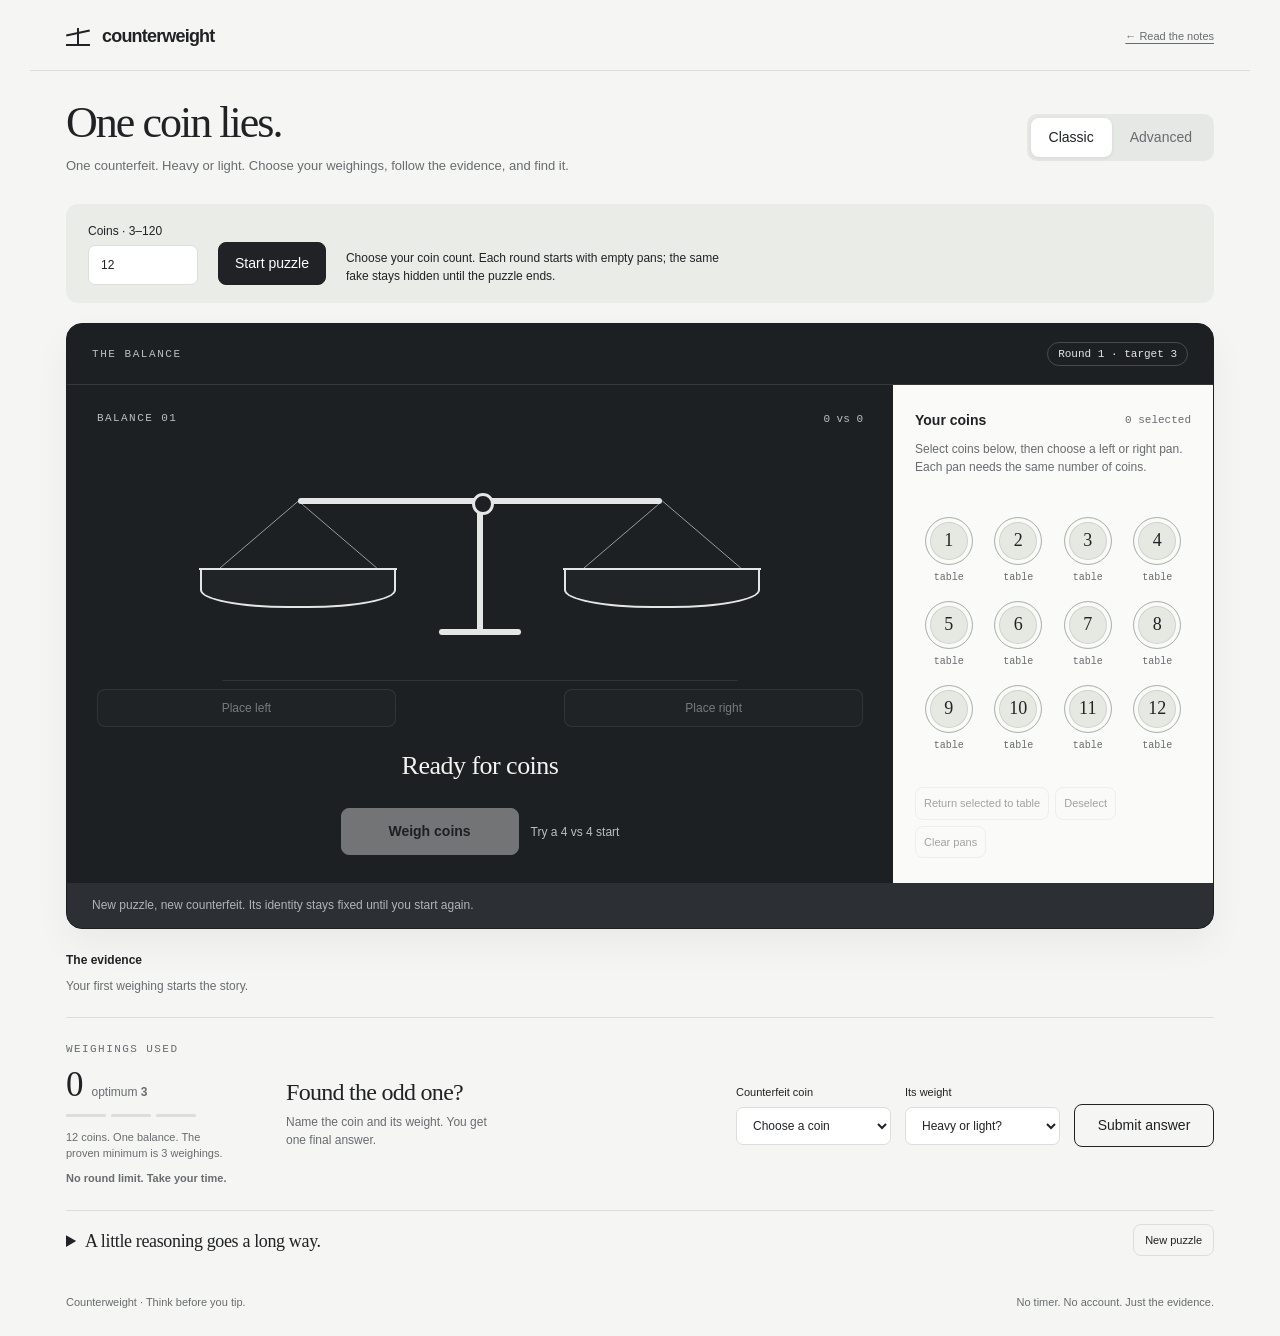
==== commit 995a47fd: "Style the article with a generated cover and locally rendered mathematics" ====
--- a/game/index.html
+++ b/game/index.html
@@ -34,7 +34,7 @@
 </style>
 </head>
 <body>
-<header><a href="../" aria-label="Back to the article">← Read the notes</a><div class="wordmark"><span class="mark" aria-hidden="true"></span>counterweight</div><span class="header-note">A small experiment in deduction</span></header>
+<header><div class="wordmark"><span class="mark" aria-hidden="true"></span>counterweight</div><a class="header-note" href="../">← Read the notes</a></header>
 <main>
 <section class="intro"><div><div class="eyebrow">The counterfeit coin problem</div><h1>One coin lies.</h1><p>One counterfeit. Heavy or light. Choose your weighings, follow the evidence, and find it.</p></div><nav class="mode" aria-label="Game mode"><button id="classic" aria-pressed="true">Classic</button><button id="advanced" aria-pressed="false">Advanced</button></nav></section>
 <form id="settings" class="settings"><label>Coins · 3–120<input id="coin-count" type="number" min="3" max="120" step="1" value="12" required></label><label>Balances · 1–6<input id="balance-count" type="number" min="1" max="6" step="1" value="2" required></label><button class="primary" type="submit">Start puzzle</button><p>Place each coin on one pan at most. All balances reveal together; you can adapt between rounds.</p></form>
